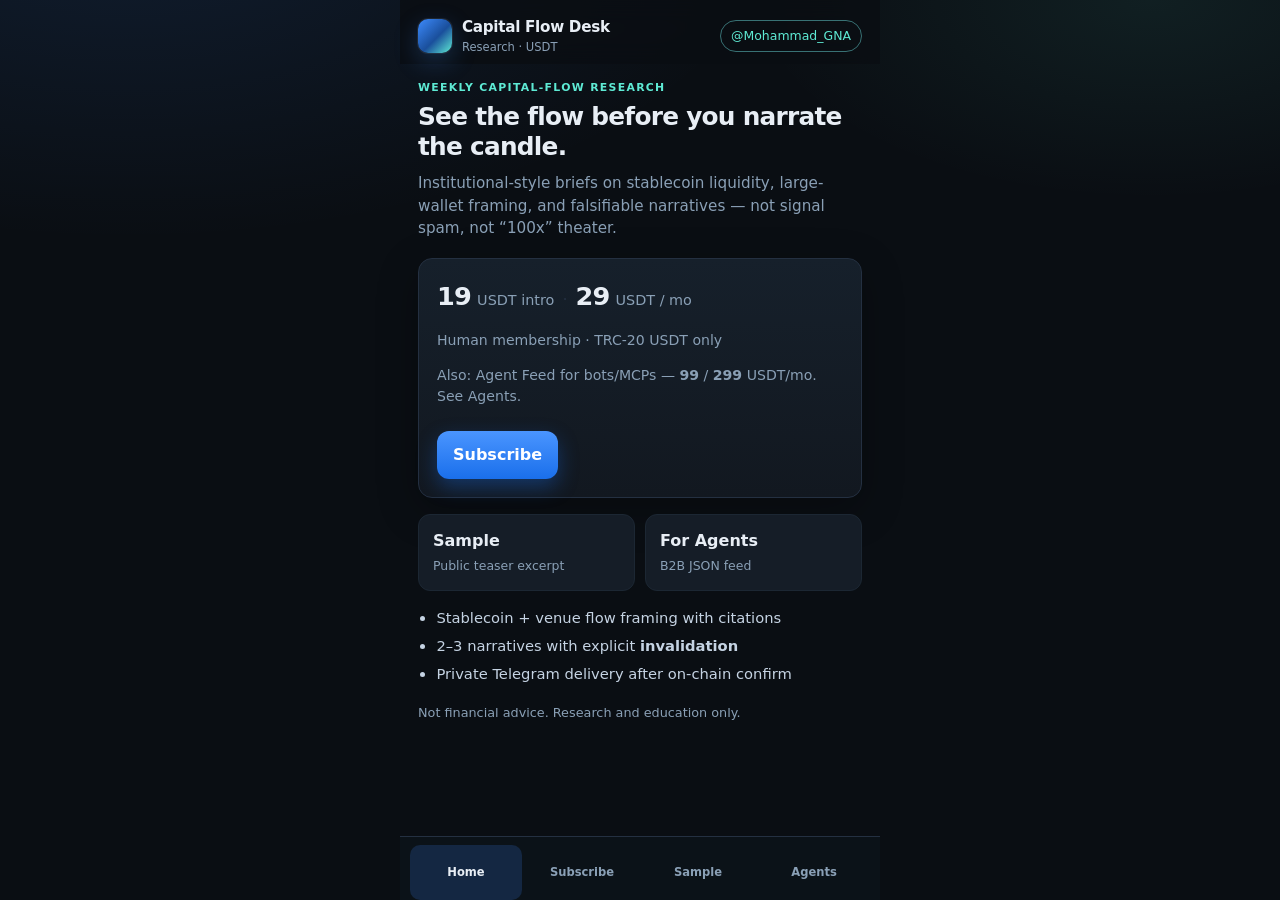
==== index.html @ 069a9ab3 "Ship permanent Mini App + pay + sales pages for Capital Flow Desk. Bot-first deep links (pay_19/29/9" ====
<!DOCTYPE html>
<html lang="en">
<head>
  <meta charset="utf-8"/>
  <meta name="viewport" content="width=device-width, initial-scale=1, viewport-fit=cover"/>
  <meta name="color-scheme" content="dark"/>
  <title>Capital Flow Desk</title>
  <script src="https://telegram.org/js/telegram-web-app.js"></script>
  <link rel="stylesheet" href="css/app.css"/>
</head>
<body>
  <div class="app" id="app">
    <header class="topbar">
      <div class="brand">
        <span class="mark" aria-hidden="true"></span>
        <div>
          <div class="brand-name">Capital Flow Desk</div>
          <div class="brand-tag">Research · USDT</div>
        </div>
      </div>
      <a class="admin-chip" href="https://t.me/Mohammad_GNA" target="_blank" rel="noopener">
        @Mohammad_GNA
      </a>
    </header>

    <main class="content">
      <!-- HOME -->
      <section class="screen active" id="screen-home" data-screen="home">
        <p class="kicker">Weekly capital-flow research</p>
        <h1>See the flow before you narrate the candle.</h1>
        <p class="lead">
          Institutional-style briefs on stablecoin liquidity, large-wallet framing,
          and falsifiable narratives — not signal spam, not “100x” theater.
        </p>

        <div class="hero-card">
          <div class="price-line">
            <span class="price">19</span><span class="unit">USDT intro</span>
            <span class="sep">·</span>
            <span class="price">29</span><span class="unit">USDT / mo</span>
          </div>
          <p class="muted">Human membership · TRC-20 USDT only</p>
          <p class="muted" style="margin-top:0.75rem">Also: Agent Feed for bots/MCPs — <strong>99</strong> / <strong>299</strong> USDT/mo. See Agents.</p>
          <button type="button" class="btn primary" data-nav="subscribe">Subscribe</button>
        </div>

        <div class="grid-2">
          <button type="button" class="tile" data-nav="sample">
            <span class="tile-label">Sample</span>
            <span class="tile-desc">Public teaser excerpt</span>
          </button>
          <button type="button" class="tile" data-nav="agents">
            <span class="tile-label">For Agents</span>
            <span class="tile-desc">B2B JSON feed</span>
          </button>
        </div>

        <ul class="bullets">
          <li>Stablecoin + venue flow framing with citations</li>
          <li>2–3 narratives with explicit <strong>invalidation</strong></li>
          <li>Private Telegram delivery after on-chain confirm</li>
        </ul>

        <p class="nfa">Not financial advice. Research and education only.</p>
      </section>

      <!-- SUBSCRIBE -->
      <section class="screen" id="screen-subscribe" data-screen="subscribe">
        <p class="kicker">Checkout · USDT TRC-20</p>
        <h1>Subscribe</h1>
        <p class="lead">Pick a seat. Pay once. Send TxID. Access after verification.</p>

        <div class="plan-row">
          <button type="button" class="plan selected" data-amount="19" id="plan-19">
            <span class="plan-name">Members Intro</span>
            <span class="plan-price">19 USDT</span>
            <span class="plan-note">Humans · first month</span>
          </button>
          <button type="button" class="plan" data-amount="29" id="plan-29">
            <span class="plan-name">Members</span>
            <span class="plan-price">29 USDT</span>
            <span class="plan-note">Humans · monthly</span>
          </button>
        </div>
        <div class="plan-row" style="margin-top:0.5rem">
          <button type="button" class="plan" data-amount="99" id="plan-99">
            <span class="plan-name">Agent Feed</span>
            <span class="plan-price">99 USDT</span>
            <span class="plan-note">Bots / MCP · starter</span>
          </button>
          <button type="button" class="plan" data-amount="299" id="plan-299">
            <span class="plan-name">Agent Pro</span>
            <span class="plan-price">299 USDT</span>
            <span class="plan-note">Webhook · priority</span>
          </button>
        </div>

        <div class="card">
          <div class="card-label">Wallet · USDT · TRC-20 (Tron)</div>
          <p class="wallet" id="wallet">TNY3pyHMVeJ3Ac5RXWuEigj11wPWnggs2t</p>
          <div class="row-actions">
            <button type="button" class="btn ghost" id="btn-copy">Copy address</button>
            <a class="btn ghost" href="https://tronscan.org/#/address/TNY3pyHMVeJ3Ac5RXWuEigj11wPWnggs2t" target="_blank" rel="noopener">Tronscan</a>
          </div>
          <p class="warn">TRC-20 only. Other networks can lose funds. We never DM a “new wallet.”</p>
        </div>

        <ol class="steps">
          <li>Send <strong id="selected-amount">19</strong> USDT on <strong>TRC-20</strong> to the wallet above (Members: 19 intro / 29 mo · Agents: see Agents tab for 99 / 299).</li>
          <li>Copy the full TxID from Tronscan.</li>
          <li>Tap <strong>Open bot</strong> below (deep-links your plan). Paste the TxID. Backup: DM <a href="https://t.me/Mohammad_GNA" target="_blank" rel="noopener">@Mohammad_GNA</a> with TxID + amount + <em>your</em> @handle.</li>
        </ol>

        <a class="btn primary block" href="https://t.me/CapitalFlowDeskBot?start=pay_19" target="_blank" rel="noopener" id="btn-dm">
          Open bot · send TxID (19 USDT) →
        </a>
        <a class="btn ghost block" href="https://t.me/Mohammad_GNA" target="_blank" rel="noopener">
          Or DM @Mohammad_GNA →
        </a>
        <p class="muted center">NFA · TRC-20 USDT only · Admin @Mohammad_GNA</p>
      </section>

      <!-- SAMPLE -->
      <section class="screen" id="screen-sample" data-screen="sample">
        <p class="kicker">Public teaser</p>
        <h1>How we think</h1>
        <p class="lead">Excerpt from the free note. Full weekly brief is for Members.</p>

        <article class="card prose">
          <h2>Three questions before you trust an “inflow”</h2>
          <ol>
            <li>Did <strong>system-wide</strong> stable float expand, contract, or merely reshuffle?</li>
            <li>Did <strong>spot</strong> conversion into BTC/ETH confirm — or was the move mostly short cover / perp?</li>
            <li>Did <strong>institutional sleeves</strong> agree (e.g. BTC vs ETH ETF flows)?</li>
          </ol>
          <p>Until those three are answered, “inflow” is a headline, not a map.</p>
          <table class="mini-table">
            <thead>
              <tr><th>Observation</th><th>Weak read</th><th>Stronger read</th></tr>
            </thead>
            <tbody>
              <tr>
                <td>One CEX USDT ↑</td>
                <td>“Bullish inflow”</td>
                <td>Check peer venues + aggregate float</td>
              </tr>
              <tr>
                <td>Funding ↑, OI ↑, spot quiet</td>
                <td>“Breakout soon”</td>
                <td>Crowding risk — wait for spot</td>
              </tr>
            </tbody>
          </table>
          <p class="muted">As-of sample framing · Asia/Dubai · Not financial advice.</p>
        </article>

        <button type="button" class="btn primary" data-nav="subscribe">Get the full brief</button>
      </section>

      <!-- AGENTS -->
      <section class="screen" id="screen-agents" data-screen="agents">
        <p class="kicker">B2B · Agent Feed</p>
        <h1>Fuel for other AIs — not another signal bot.</h1>
        <p class="lead">
          Capital Flow Desk Data API: machine-readable weekly JSON briefs for bots,
          MCPs, and trading agents. We sell structured research as <em>input</em>,
          not competing tip spam.
        </p>

        <div class="card">
          <div class="card-label">CFD Agent Feed</div>
          <div class="price-line tight">
            <span class="price">99</span><span class="unit">USDT/mo starter</span>
          </div>
          <div class="price-line tight">
            <span class="price">299</span><span class="unit">USDT/mo pro</span>
          </div>
          <ul class="bullets compact">
            <li>Weekly JSON issue payload (schema-stable)</li>
            <li>Optional webhook push on publish</li>
            <li>Designed for MCP tools &amp; agent pipelines</li>
          </ul>
        </div>

        <p class="muted">
          Spec: <code>PRODUCTS.md</code> · Schema: <code>agent-feed/schema.json</code>
        </p>

        <a class="btn primary block" href="https://t.me/CapitalFlowDeskBot" target="_blank" rel="noopener">
          Open @CapitalFlowDeskBot →
        </a>
        <a class="btn ghost block" href="https://t.me/Mohammad_GNA" target="_blank" rel="noopener">
          Or talk B2B with @Mohammad_GNA →
        </a>
        <p class="nfa">Not financial advice. Data feed is research framing only.</p>
      </section>
    </main>

    <nav class="tabbar" aria-label="Primary">
      <button type="button" class="tab active" data-nav="home">Home</button>
      <button type="button" class="tab" data-nav="subscribe">Subscribe</button>
      <button type="button" class="tab" data-nav="sample">Sample</button>
      <button type="button" class="tab" data-nav="agents">Agents</button>
    </nav>
  </div>
  <script src="js/app.js"></script>
</body>
</html>
---- css/app.css ----
:root {
  color-scheme: dark;
  --bg: #0a0e13;
  --bg-elev: #121820;
  --bg-tile: #151d27;
  --line: #243041;
  --line-soft: #1c2733;
  --text: #e8eef5;
  --muted: #8aa0b6;
  --accent: #3d8bfd;
  --accent-2: #5eead4;
  --warn: #f0c674;
  --radius: 14px;
  --safe-b: env(safe-area-inset-bottom, 0px);
  --tab-h: 64px;
  --font: ui-sans-serif, system-ui, -apple-system, "Segoe UI", Roboto, sans-serif;
  --mono: ui-monospace, SFMono-Regular, Menlo, Consolas, monospace;
}

* { box-sizing: border-box; }
html, body {
  margin: 0;
  min-height: 100%;
  background: var(--bg);
  color: var(--text);
  font-family: var(--font);
  line-height: 1.5;
  -webkit-font-smoothing: antialiased;
}

body {
  background:
    radial-gradient(1200px 600px at 10% -10%, rgba(61, 139, 253, 0.12), transparent 55%),
    radial-gradient(800px 400px at 90% 0%, rgba(94, 234, 212, 0.08), transparent 50%),
    var(--bg);
}

.app {
  max-width: 480px;
  margin: 0 auto;
  min-height: 100dvh;
  padding-bottom: calc(var(--tab-h) + var(--safe-b) + 12px);
  position: relative;
}

.topbar {
  display: flex;
  align-items: center;
  justify-content: space-between;
  gap: 12px;
  padding: 16px 18px 8px;
  position: sticky;
  top: 0;
  z-index: 5;
  backdrop-filter: blur(12px);
  background: color-mix(in srgb, var(--bg) 82%, transparent);
}

.brand { display: flex; align-items: center; gap: 10px; }
.mark {
  width: 34px; height: 34px; border-radius: 10px;
  background:
    linear-gradient(135deg, var(--accent), #1a4f9c 55%, var(--accent-2));
  box-shadow: 0 0 0 1px rgba(255,255,255,0.08), 0 8px 24px rgba(61,139,253,0.25);
}
.brand-name { font-weight: 700; font-size: 0.95rem; letter-spacing: -0.02em; }
.brand-tag { font-size: 0.72rem; color: var(--muted); }

.admin-chip {
  font-size: 0.78rem;
  color: var(--accent-2);
  text-decoration: none;
  border: 1px solid color-mix(in srgb, var(--accent-2) 35%, var(--line));
  padding: 6px 10px;
  border-radius: 999px;
  white-space: nowrap;
}
.admin-chip:active { opacity: 0.85; }

.content { padding: 8px 18px 24px; }

.screen { display: none; animation: fade 0.22s ease; }
.screen.active { display: block; }
@keyframes fade {
  from { opacity: 0; transform: translateY(6px); }
  to { opacity: 1; transform: none; }
}

.kicker {
  text-transform: uppercase;
  letter-spacing: 0.12em;
  font-size: 0.68rem;
  color: var(--accent-2);
  margin: 8px 0 6px;
  font-weight: 600;
}
h1 {
  font-size: 1.55rem;
  line-height: 1.2;
  letter-spacing: -0.03em;
  margin: 0 0 10px;
  font-weight: 700;
}
.lead { color: var(--muted); margin: 0 0 18px; font-size: 0.95rem; }

.hero-card, .card {
  background: linear-gradient(180deg, #16202b, var(--bg-elev));
  border: 1px solid var(--line);
  border-radius: var(--radius);
  padding: 18px;
  margin: 0 0 16px;
  box-shadow: 0 12px 40px rgba(0,0,0,0.28);
}
.card-label {
  font-size: 0.72rem;
  text-transform: uppercase;
  letter-spacing: 0.08em;
  color: var(--muted);
  margin-bottom: 10px;
}

.price-line { display: flex; align-items: baseline; flex-wrap: wrap; gap: 6px; margin-bottom: 6px; }
.price-line.tight { margin-bottom: 4px; }
.price { font-size: 1.6rem; font-weight: 750; letter-spacing: -0.03em; }
.unit { color: var(--muted); font-size: 0.9rem; }
.sep { color: var(--line); margin: 0 2px; }

.muted { color: var(--muted); font-size: 0.88rem; }
.muted.center { text-align: center; margin-top: 10px; }
.warn { color: var(--warn); font-size: 0.86rem; margin: 12px 0 0; }
.nfa { color: var(--muted); font-size: 0.8rem; margin-top: 18px; }
.center { text-align: center; }

.btn {
  display: inline-flex;
  align-items: center;
  justify-content: center;
  gap: 8px;
  border: none;
  cursor: pointer;
  font: inherit;
  font-weight: 650;
  border-radius: 12px;
  padding: 12px 16px;
  text-decoration: none;
  transition: transform 0.12s ease, opacity 0.12s ease, background 0.12s ease;
}
.btn:active { transform: scale(0.98); }
.btn.primary {
  background: linear-gradient(180deg, #4a95ff, #1a6feb);
  color: #fff;
  box-shadow: 0 8px 20px rgba(26, 111, 235, 0.35);
  margin-top: 10px;
}
.btn.ghost {
  background: transparent;
  color: var(--text);
  border: 1px solid var(--line);
  font-weight: 600;
  font-size: 0.86rem;
  padding: 8px 12px;
}
.btn.block { width: 100%; display: flex; }

.grid-2 {
  display: grid;
  grid-template-columns: 1fr 1fr;
  gap: 10px;
  margin-bottom: 16px;
}
.tile {
  text-align: left;
  background: var(--bg-tile);
  border: 1px solid var(--line-soft);
  border-radius: 12px;
  padding: 14px;
  color: inherit;
  font: inherit;
  cursor: pointer;
}
.tile-label { display: block; font-weight: 700; margin-bottom: 4px; }
.tile-desc { display: block; font-size: 0.78rem; color: var(--muted); }

.bullets {
  margin: 0;
  padding-left: 1.15rem;
  color: #c5d3e3;
  font-size: 0.92rem;
}
.bullets.compact { margin-top: 12px; font-size: 0.88rem; }
.bullets li { margin: 6px 0; }

.plan-row {
  display: grid;
  grid-template-columns: 1fr 1fr;
  gap: 10px;
  margin-bottom: 14px;
}
.plan {
  background: var(--bg-tile);
  border: 1px solid var(--line);
  border-radius: 12px;
  padding: 14px 12px;
  color: inherit;
  font: inherit;
  cursor: pointer;
  text-align: left;
}
.plan.selected {
  border-color: color-mix(in srgb, var(--accent) 70%, var(--line));
  box-shadow: 0 0 0 1px color-mix(in srgb, var(--accent) 40%, transparent),
              inset 0 0 24px rgba(61,139,253,0.08);
}
.plan-name { display: block; font-size: 0.75rem; color: var(--muted); text-transform: uppercase; letter-spacing: 0.06em; }
.plan-price { display: block; font-size: 1.15rem; font-weight: 750; margin: 4px 0; }
.plan-note { display: block; font-size: 0.78rem; color: var(--muted); }

.wallet {
  font-family: var(--mono);
  font-size: 0.82rem;
  word-break: break-all;
  background: #0a0e13;
  border: 1px solid var(--line);
  border-radius: 10px;
  padding: 12px;
  margin: 0;
}
.row-actions { display: flex; gap: 8px; margin-top: 10px; flex-wrap: wrap; }

.steps {
  margin: 0 0 16px;
  padding-left: 1.2rem;
  color: #c5d3e3;
  font-size: 0.92rem;
}
.steps li { margin: 8px 0; }
.steps a { color: var(--accent-2); }

.prose h2 { font-size: 1.05rem; margin: 0 0 10px; }
.prose ol { padding-left: 1.2rem; margin: 0 0 12px; }
.prose p { margin: 0 0 12px; color: #c5d3e3; font-size: 0.92rem; }

.mini-table {
  width: 100%;
  border-collapse: collapse;
  font-size: 0.75rem;
  margin: 12px 0;
}
.mini-table th, .mini-table td {
  border: 1px solid var(--line);
  padding: 8px;
  text-align: left;
  vertical-align: top;
}
.mini-table th { background: #0f151c; color: var(--muted); font-weight: 600; }

.tabbar {
  position: fixed;
  left: 50%;
  transform: translateX(-50%);
  bottom: 0;
  width: min(480px, 100%);
  height: calc(var(--tab-h) + var(--safe-b));
  padding: 8px 10px var(--safe-b);
  display: grid;
  grid-template-columns: repeat(4, 1fr);
  gap: 4px;
  background: color-mix(in srgb, #0d131a 92%, transparent);
  border-top: 1px solid var(--line);
  backdrop-filter: blur(14px);
  z-index: 10;
}
.tab {
  border: none;
  background: transparent;
  color: var(--muted);
  font: inherit;
  font-size: 0.72rem;
  font-weight: 650;
  border-radius: 10px;
  cursor: pointer;
  padding: 8px 4px;
}
.tab.active {
  color: var(--text);
  background: color-mix(in srgb, var(--accent) 18%, transparent);
}

code {
  font-family: var(--mono);
  font-size: 0.82em;
  background: #0a0e13;
  padding: 2px 6px;
  border-radius: 6px;
  border: 1px solid var(--line-soft);
}

a { color: var(--accent); }
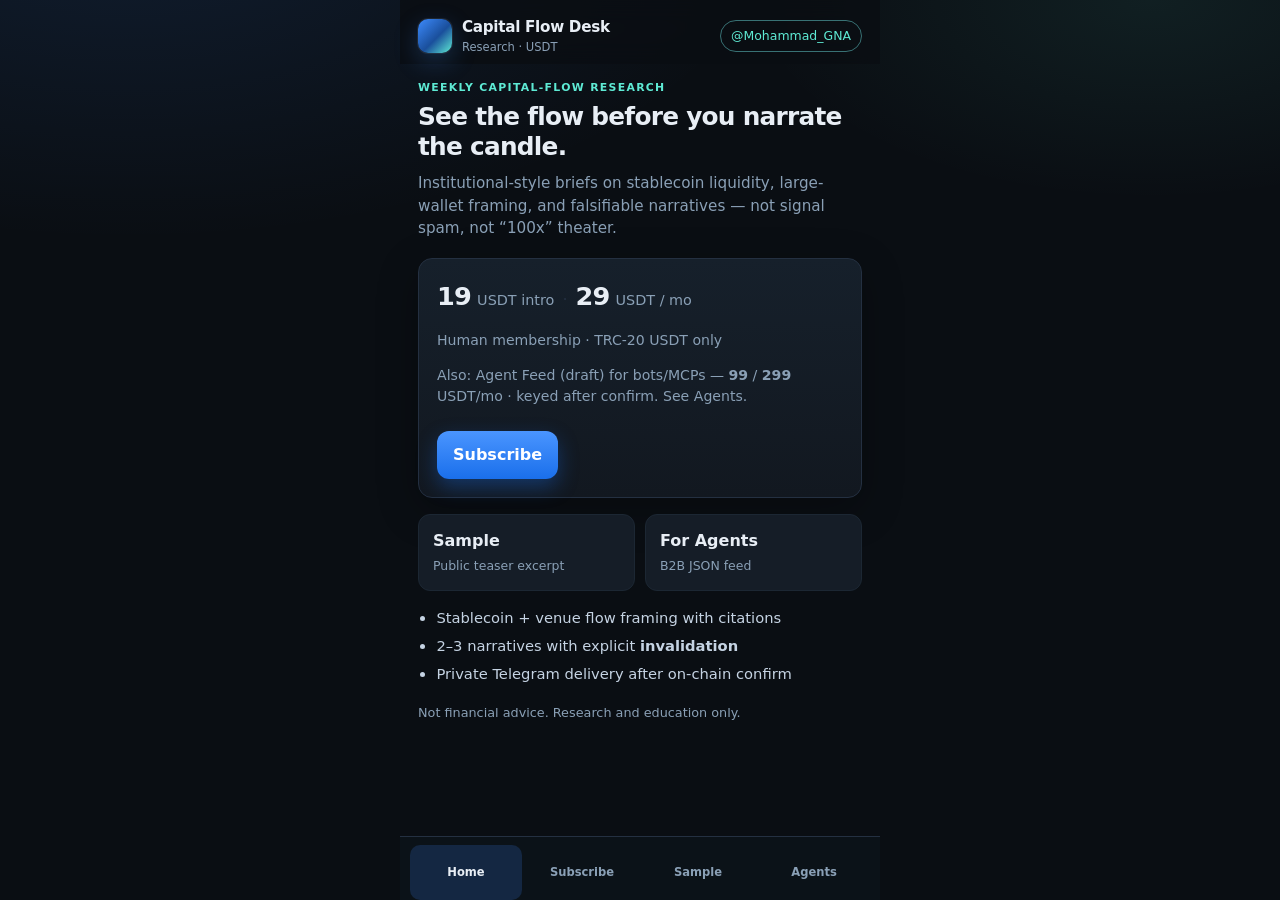
==== commit ba2acfa6: "Soft-label Agent Feed as draft / keyed-after-confirm Honest buyer copy: 99/299 is draft onboarding a" ====
--- a/index.html
+++ b/index.html
@@ -40,7 +40,7 @@
             <span class="price">29</span><span class="unit">USDT / mo</span>
           </div>
           <p class="muted">Human membership · TRC-20 USDT only</p>
-          <p class="muted" style="margin-top:0.75rem">Also: Agent Feed for bots/MCPs — <strong>99</strong> / <strong>299</strong> USDT/mo. See Agents.</p>
+          <p class="muted" style="margin-top:0.75rem">Also: Agent Feed (draft) for bots/MCPs — <strong>99</strong> / <strong>299</strong> USDT/mo · keyed after confirm. See Agents.</p>
           <button type="button" class="btn primary" data-nav="subscribe">Subscribe</button>
         </div>
 
@@ -159,7 +159,7 @@
 
       <!-- AGENTS -->
       <section class="screen" id="screen-agents" data-screen="agents">
-        <p class="kicker">B2B · Agent Feed</p>
+        <p class="kicker">B2B · Agent Feed · draft</p>
         <h1>Fuel for other AIs — not another signal bot.</h1>
         <p class="lead">
           Capital Flow Desk Data API: machine-readable weekly JSON briefs for bots,
@@ -170,10 +170,10 @@
         <div class="card">
           <div class="card-label">CFD Agent Feed</div>
           <div class="price-line tight">
-            <span class="price">99</span><span class="unit">USDT/mo starter</span>
+            <span class="price">99</span><span class="unit">USDT/mo starter (draft · keyed after confirm)</span>
           </div>
           <div class="price-line tight">
-            <span class="price">299</span><span class="unit">USDT/mo pro</span>
+            <span class="price">299</span><span class="unit">USDT/mo pro (draft)</span>
           </div>
           <ul class="bullets compact">
             <li>Weekly JSON issue payload (schema-stable)</li>
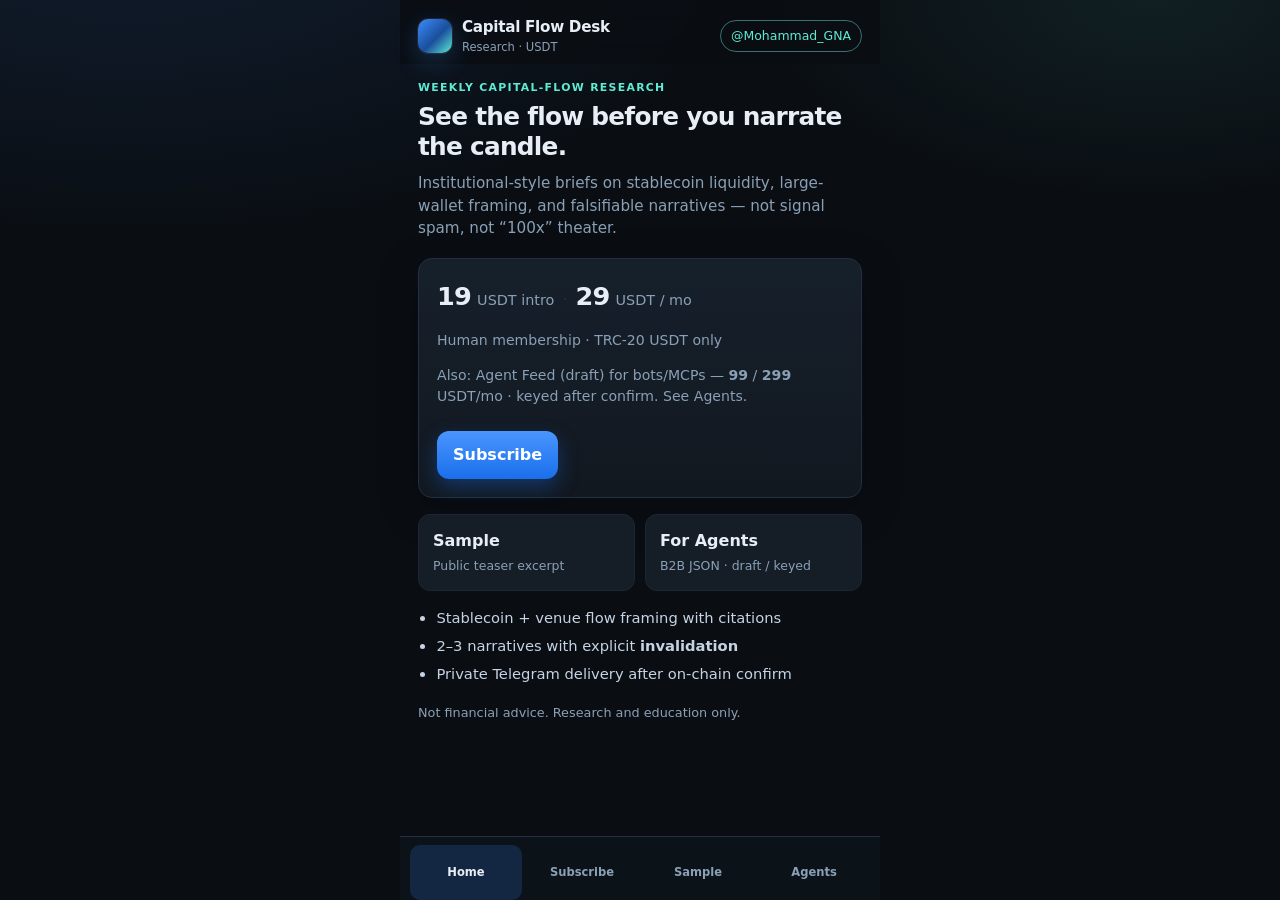
==== commit 0cc9fcb9: "soft-label: Agent Feed draft/keyed copy on index agents card" ====
--- a/index.html
+++ b/index.html
@@ -51,7 +51,7 @@
           </button>
           <button type="button" class="tile" data-nav="agents">
             <span class="tile-label">For Agents</span>
-            <span class="tile-desc">B2B JSON feed</span>
+            <span class="tile-desc">B2B JSON · draft / keyed</span>
           </button>
         </div>
 
@@ -168,16 +168,17 @@
         </p>
 
         <div class="card">
-          <div class="card-label">CFD Agent Feed</div>
+          <div class="card-label">CFD Agent Feed (draft)</div>
           <div class="price-line tight">
             <span class="price">99</span><span class="unit">USDT/mo starter (draft · keyed after confirm)</span>
           </div>
           <div class="price-line tight">
             <span class="price">299</span><span class="unit">USDT/mo pro (draft)</span>
           </div>
+          <p class="muted">draft · access keyed by admin after confirm (not an instant live feed).</p>
           <ul class="bullets compact">
-            <li>Weekly JSON issue payload (schema-stable)</li>
-            <li>Optional webhook push on publish</li>
+            <li>Weekly JSON issue payload (schema-stable) when keyed</li>
+            <li>Optional webhook push on publish (Pro · when keyed)</li>
             <li>Designed for MCP tools &amp; agent pipelines</li>
           </ul>
         </div>
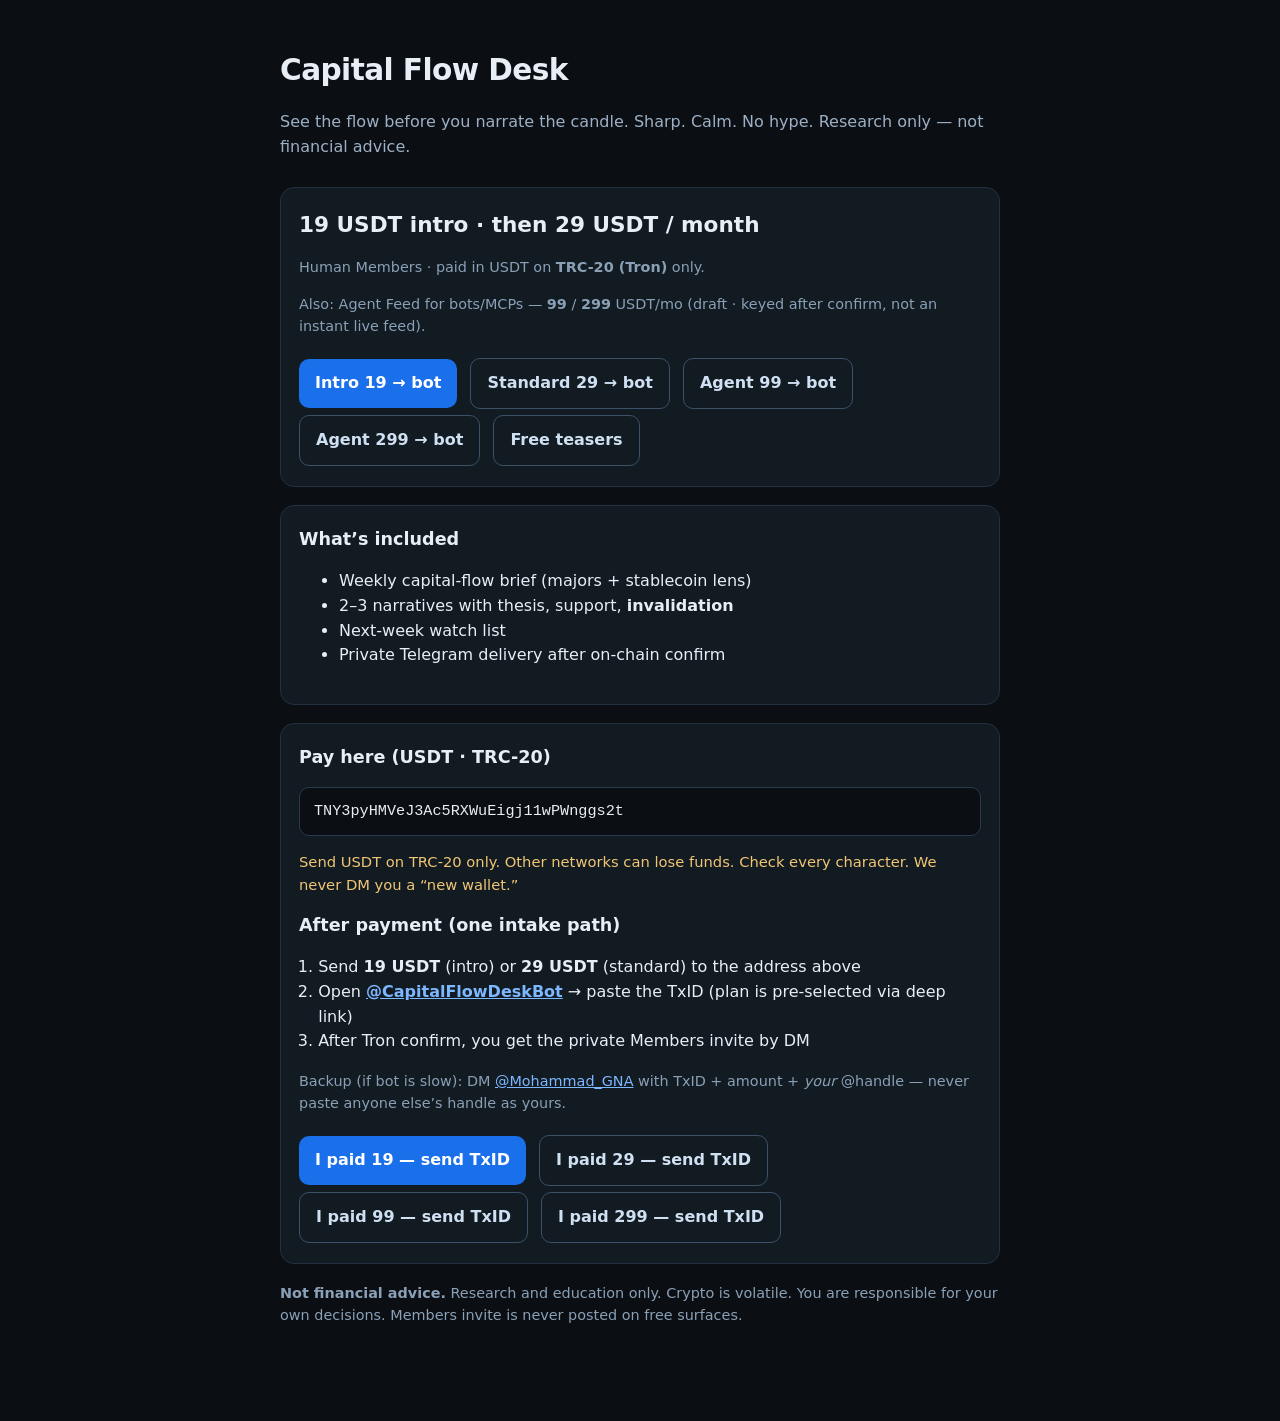
==== commit bef29a01: "pulse 02:30: soft-label Agent Feed draft·keyed on index.html" ====
--- a/index.html
+++ b/index.html
@@ -1,209 +1,77 @@
 <!DOCTYPE html>
 <html lang="en">
 <head>
-  <meta charset="utf-8"/>
-  <meta name="viewport" content="width=device-width, initial-scale=1, viewport-fit=cover"/>
-  <meta name="color-scheme" content="dark"/>
-  <title>Capital Flow Desk</title>
-  <script src="https://telegram.org/js/telegram-web-app.js"></script>
-  <link rel="stylesheet" href="css/app.css"/>
+<meta charset="utf-8"/>
+<meta name="viewport" content="width=device-width, initial-scale=1"/>
+<title>Capital Flow Desk — Weekly Crypto Research (USDT)</title>
+<meta name="description" content="Institutional-style weekly capital-flow research. 19 USDT intro · 29 USDT/mo. Pay USDT TRC-20, send TxID to @CapitalFlowDeskBot. NFA."/>
+<style>
+  :root { color-scheme: dark; }
+  body { font-family: ui-sans-serif, system-ui, -apple-system, Segoe UI, Roboto, sans-serif; margin: 0; background: #0b0f14; color: #e8eef5; line-height: 1.55; }
+  main { max-width: 720px; margin: 0 auto; padding: 48px 20px 80px; }
+  h1 { font-size: 1.85rem; margin: 0 0 8px; letter-spacing: -0.02em; }
+  h2 { font-size: 1.1rem; margin: 0 0 10px; }
+  .sub { color: #9db0c5; margin-bottom: 28px; }
+  .card { background: #121a22; border: 1px solid #243041; border-radius: 14px; padding: 20px 18px; margin: 18px 0; }
+  .price { font-size: 1.35rem; font-weight: 700; }
+  .wallet { font-family: ui-monospace, SFMono-Regular, Menlo, monospace; word-break: break-all; background: #0b0f14; border: 1px solid #2a3a4d; padding: 12px 14px; border-radius: 10px; font-size: 0.95rem; }
+  .warn { color: #f0c674; font-size: 0.92rem; }
+  .muted { color: #8aa0b6; font-size: 0.9rem; }
+  ol { padding-left: 1.2rem; }
+  a { color: #7db7ff; }
+  .btn { display:inline-block; margin: 6px 8px 0 0; padding:12px 16px; background:#1a6feb; color:#fff; text-decoration:none; border-radius:10px; font-weight:600; }
+  .btn.ghost { background: transparent; border: 1px solid #3a5168; color: #cfe0f2; }
+  .row { margin-top: 12px; }
+</style>
 </head>
 <body>
-  <div class="app" id="app">
-    <header class="topbar">
-      <div class="brand">
-        <span class="mark" aria-hidden="true"></span>
-        <div>
-          <div class="brand-name">Capital Flow Desk</div>
-          <div class="brand-tag">Research · USDT</div>
-        </div>
-      </div>
-      <a class="admin-chip" href="https://t.me/Mohammad_GNA" target="_blank" rel="noopener">
-        @Mohammad_GNA
-      </a>
-    </header>
+<main>
+  <h1>Capital Flow Desk</h1>
+  <p class="sub">See the flow before you narrate the candle. Sharp. Calm. No hype. Research only — not financial advice.</p>
 
-    <main class="content">
-      <!-- HOME -->
-      <section class="screen active" id="screen-home" data-screen="home">
-        <p class="kicker">Weekly capital-flow research</p>
-        <h1>See the flow before you narrate the candle.</h1>
-        <p class="lead">
-          Institutional-style briefs on stablecoin liquidity, large-wallet framing,
-          and falsifiable narratives — not signal spam, not “100x” theater.
-        </p>
+  <div class="card">
+    <div class="price">19 USDT intro · then 29 USDT / month</div>
+    <p class="muted">Human Members · paid in USDT on <strong>TRC-20 (Tron)</strong> only.</p>
+    <p class="muted">Also: Agent Feed for bots/MCPs — <strong>99</strong> / <strong>299</strong> USDT/mo (draft · keyed after confirm, not an instant live feed).</p>
+    <div class="row">
+      <a class="btn" href="https://t.me/CapitalFlowDeskBot?start=pay_19">Intro 19 → bot</a>
+      <a class="btn ghost" href="https://t.me/CapitalFlowDeskBot?start=pay_29">Standard 29 → bot</a>
+      <a class="btn ghost" href="https://t.me/CapitalFlowDeskBot?start=pay_99">Agent 99 → bot</a>
+      <a class="btn ghost" href="https://t.me/CapitalFlowDeskBot?start=pay_299">Agent 299 → bot</a>
+      <a class="btn ghost" href="https://t.me/CapitalFlowDeskHQ">Free teasers</a>
+    </div>
+  </div>
 
-        <div class="hero-card">
-          <div class="price-line">
-            <span class="price">19</span><span class="unit">USDT intro</span>
-            <span class="sep">·</span>
-            <span class="price">29</span><span class="unit">USDT / mo</span>
-          </div>
-          <p class="muted">Human membership · TRC-20 USDT only</p>
-          <p class="muted" style="margin-top:0.75rem">Also: Agent Feed (draft) for bots/MCPs — <strong>99</strong> / <strong>299</strong> USDT/mo · keyed after confirm. See Agents.</p>
-          <button type="button" class="btn primary" data-nav="subscribe">Subscribe</button>
-        </div>
+  <div class="card">
+    <h2>What’s included</h2>
+    <ul>
+      <li>Weekly capital-flow brief (majors + stablecoin lens)</li>
+      <li>2–3 narratives with thesis, support, <strong>invalidation</strong></li>
+      <li>Next-week watch list</li>
+      <li>Private Telegram delivery after on-chain confirm</li>
+    </ul>
+  </div>
 
-        <div class="grid-2">
-          <button type="button" class="tile" data-nav="sample">
-            <span class="tile-label">Sample</span>
-            <span class="tile-desc">Public teaser excerpt</span>
-          </button>
-          <button type="button" class="tile" data-nav="agents">
-            <span class="tile-label">For Agents</span>
-            <span class="tile-desc">B2B JSON · draft / keyed</span>
-          </button>
-        </div>
+  <div class="card">
+    <h2>Pay here (USDT · TRC-20)</h2>
+    <p class="wallet" id="wallet">TNY3pyHMVeJ3Ac5RXWuEigj11wPWnggs2t</p>
+    <p class="warn">Send USDT on TRC-20 only. Other networks can lose funds. Check every character. We never DM you a “new wallet.”</p>
+    <h2>After payment (one intake path)</h2>
+    <ol>
+      <li>Send <strong>19 USDT</strong> (intro) or <strong>29 USDT</strong> (standard) to the address above</li>
+      <li>Open <a href="https://t.me/CapitalFlowDeskBot?start=pay_19"><strong>@CapitalFlowDeskBot</strong></a> → paste the TxID (plan is pre-selected via deep link)</li>
+      <li>After Tron confirm, you get the private Members invite by DM</li>
+    </ol>
+    <p class="muted">Backup (if bot is slow): DM <a href="https://t.me/Mohammad_GNA">@Mohammad_GNA</a> with TxID + amount + <em>your</em> @handle — never paste anyone else’s handle as yours.</p>
+    <div class="row">
+      <a class="btn" href="https://t.me/CapitalFlowDeskBot?start=pay_19">I paid 19 — send TxID</a>
+      <a class="btn ghost" href="https://t.me/CapitalFlowDeskBot?start=pay_29">I paid 29 — send TxID</a>
+      <a class="btn ghost" href="https://t.me/CapitalFlowDeskBot?start=pay_99">I paid 99 — send TxID</a>
+      <a class="btn ghost" href="https://t.me/CapitalFlowDeskBot?start=pay_299">I paid 299 — send TxID</a>
+    </div>
+  </div>
 
-        <ul class="bullets">
-          <li>Stablecoin + venue flow framing with citations</li>
-          <li>2–3 narratives with explicit <strong>invalidation</strong></li>
-          <li>Private Telegram delivery after on-chain confirm</li>
-        </ul>
-
-        <p class="nfa">Not financial advice. Research and education only.</p>
-      </section>
-
-      <!-- SUBSCRIBE -->
-      <section class="screen" id="screen-subscribe" data-screen="subscribe">
-        <p class="kicker">Checkout · USDT TRC-20</p>
-        <h1>Subscribe</h1>
-        <p class="lead">Pick a seat. Pay once. Send TxID. Access after verification.</p>
-
-        <div class="plan-row">
-          <button type="button" class="plan selected" data-amount="19" id="plan-19">
-            <span class="plan-name">Members Intro</span>
-            <span class="plan-price">19 USDT</span>
-            <span class="plan-note">Humans · first month</span>
-          </button>
-          <button type="button" class="plan" data-amount="29" id="plan-29">
-            <span class="plan-name">Members</span>
-            <span class="plan-price">29 USDT</span>
-            <span class="plan-note">Humans · monthly</span>
-          </button>
-        </div>
-        <div class="plan-row" style="margin-top:0.5rem">
-          <button type="button" class="plan" data-amount="99" id="plan-99">
-            <span class="plan-name">Agent Feed</span>
-            <span class="plan-price">99 USDT</span>
-            <span class="plan-note">Bots / MCP · starter</span>
-          </button>
-          <button type="button" class="plan" data-amount="299" id="plan-299">
-            <span class="plan-name">Agent Pro</span>
-            <span class="plan-price">299 USDT</span>
-            <span class="plan-note">Webhook · priority</span>
-          </button>
-        </div>
-
-        <div class="card">
-          <div class="card-label">Wallet · USDT · TRC-20 (Tron)</div>
-          <p class="wallet" id="wallet">TNY3pyHMVeJ3Ac5RXWuEigj11wPWnggs2t</p>
-          <div class="row-actions">
-            <button type="button" class="btn ghost" id="btn-copy">Copy address</button>
-            <a class="btn ghost" href="https://tronscan.org/#/address/TNY3pyHMVeJ3Ac5RXWuEigj11wPWnggs2t" target="_blank" rel="noopener">Tronscan</a>
-          </div>
-          <p class="warn">TRC-20 only. Other networks can lose funds. We never DM a “new wallet.”</p>
-        </div>
-
-        <ol class="steps">
-          <li>Send <strong id="selected-amount">19</strong> USDT on <strong>TRC-20</strong> to the wallet above (Members: 19 intro / 29 mo · Agents: see Agents tab for 99 / 299).</li>
-          <li>Copy the full TxID from Tronscan.</li>
-          <li>Tap <strong>Open bot</strong> below (deep-links your plan). Paste the TxID. Backup: DM <a href="https://t.me/Mohammad_GNA" target="_blank" rel="noopener">@Mohammad_GNA</a> with TxID + amount + <em>your</em> @handle.</li>
-        </ol>
-
-        <a class="btn primary block" href="https://t.me/CapitalFlowDeskBot?start=pay_19" target="_blank" rel="noopener" id="btn-dm">
-          Open bot · send TxID (19 USDT) →
-        </a>
-        <a class="btn ghost block" href="https://t.me/Mohammad_GNA" target="_blank" rel="noopener">
-          Or DM @Mohammad_GNA →
-        </a>
-        <p class="muted center">NFA · TRC-20 USDT only · Admin @Mohammad_GNA</p>
-      </section>
-
-      <!-- SAMPLE -->
-      <section class="screen" id="screen-sample" data-screen="sample">
-        <p class="kicker">Public teaser</p>
-        <h1>How we think</h1>
-        <p class="lead">Excerpt from the free note. Full weekly brief is for Members.</p>
-
-        <article class="card prose">
-          <h2>Three questions before you trust an “inflow”</h2>
-          <ol>
-            <li>Did <strong>system-wide</strong> stable float expand, contract, or merely reshuffle?</li>
-            <li>Did <strong>spot</strong> conversion into BTC/ETH confirm — or was the move mostly short cover / perp?</li>
-            <li>Did <strong>institutional sleeves</strong> agree (e.g. BTC vs ETH ETF flows)?</li>
-          </ol>
-          <p>Until those three are answered, “inflow” is a headline, not a map.</p>
-          <table class="mini-table">
-            <thead>
-              <tr><th>Observation</th><th>Weak read</th><th>Stronger read</th></tr>
-            </thead>
-            <tbody>
-              <tr>
-                <td>One CEX USDT ↑</td>
-                <td>“Bullish inflow”</td>
-                <td>Check peer venues + aggregate float</td>
-              </tr>
-              <tr>
-                <td>Funding ↑, OI ↑, spot quiet</td>
-                <td>“Breakout soon”</td>
-                <td>Crowding risk — wait for spot</td>
-              </tr>
-            </tbody>
-          </table>
-          <p class="muted">As-of sample framing · Asia/Dubai · Not financial advice.</p>
-        </article>
-
-        <button type="button" class="btn primary" data-nav="subscribe">Get the full brief</button>
-      </section>
-
-      <!-- AGENTS -->
-      <section class="screen" id="screen-agents" data-screen="agents">
-        <p class="kicker">B2B · Agent Feed · draft</p>
-        <h1>Fuel for other AIs — not another signal bot.</h1>
-        <p class="lead">
-          Capital Flow Desk Data API: machine-readable weekly JSON briefs for bots,
-          MCPs, and trading agents. We sell structured research as <em>input</em>,
-          not competing tip spam.
-        </p>
-
-        <div class="card">
-          <div class="card-label">CFD Agent Feed (draft)</div>
-          <div class="price-line tight">
-            <span class="price">99</span><span class="unit">USDT/mo starter (draft · keyed after confirm)</span>
-          </div>
-          <div class="price-line tight">
-            <span class="price">299</span><span class="unit">USDT/mo pro (draft)</span>
-          </div>
-          <p class="muted">draft · access keyed by admin after confirm (not an instant live feed).</p>
-          <ul class="bullets compact">
-            <li>Weekly JSON issue payload (schema-stable) when keyed</li>
-            <li>Optional webhook push on publish (Pro · when keyed)</li>
-            <li>Designed for MCP tools &amp; agent pipelines</li>
-          </ul>
-        </div>
-
-        <p class="muted">
-          Spec: <code>PRODUCTS.md</code> · Schema: <code>agent-feed/schema.json</code>
-        </p>
-
-        <a class="btn primary block" href="https://t.me/CapitalFlowDeskBot" target="_blank" rel="noopener">
-          Open @CapitalFlowDeskBot →
-        </a>
-        <a class="btn ghost block" href="https://t.me/Mohammad_GNA" target="_blank" rel="noopener">
-          Or talk B2B with @Mohammad_GNA →
-        </a>
-        <p class="nfa">Not financial advice. Data feed is research framing only.</p>
-      </section>
-    </main>
-
-    <nav class="tabbar" aria-label="Primary">
-      <button type="button" class="tab active" data-nav="home">Home</button>
-      <button type="button" class="tab" data-nav="subscribe">Subscribe</button>
-      <button type="button" class="tab" data-nav="sample">Sample</button>
-      <button type="button" class="tab" data-nav="agents">Agents</button>
-    </nav>
-  </div>
-  <script src="js/app.js"></script>
+  <p class="muted"><strong>Not financial advice.</strong> Research and education only. Crypto is volatile. You are responsible for your own decisions. Members invite is never posted on free surfaces.</p>
+</main>
 </body>
 </html>
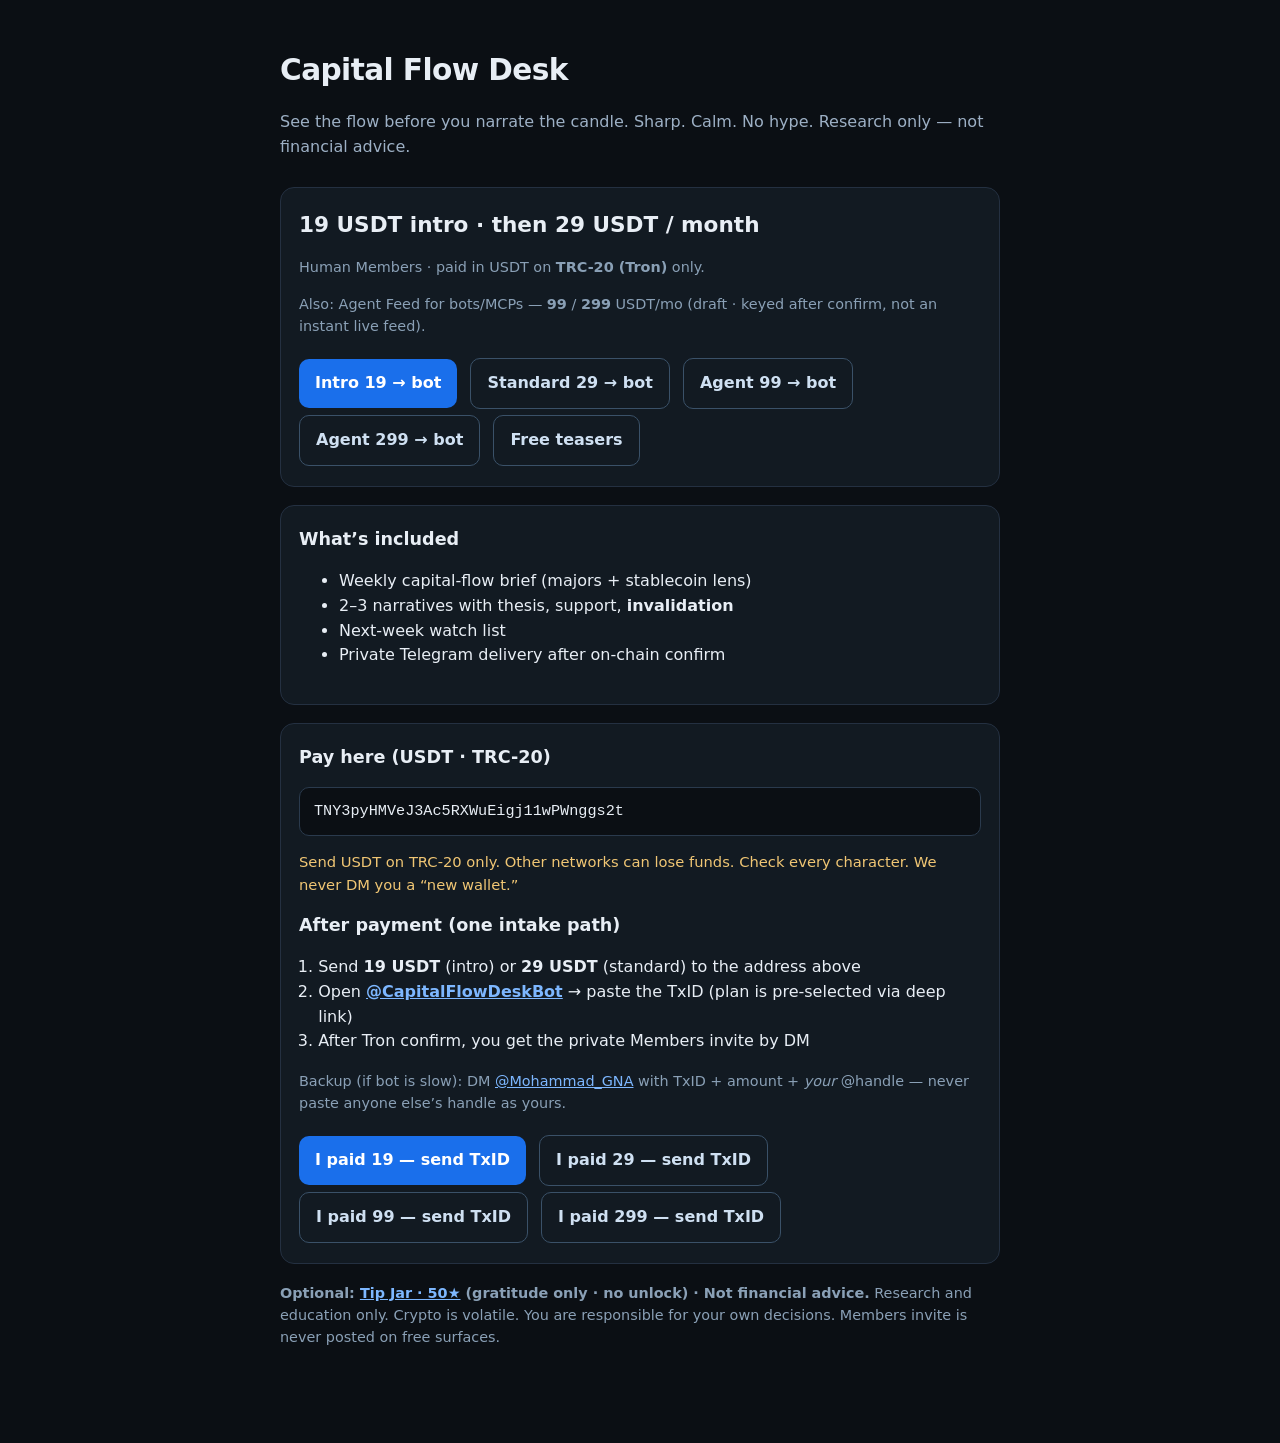
==== commit b1341bd7: "Soft Tip Jar deep link on Mini App index" ====
--- a/index.html
+++ b/index.html
@@ -71,7 +71,7 @@
     </div>
   </div>
 
-  <p class="muted"><strong>Not financial advice.</strong> Research and education only. Crypto is volatile. You are responsible for your own decisions. Members invite is never posted on free surfaces.</p>
+  <p class="muted"><strong>Optional: <a href="https://t.me/CapitalFlowDeskBot?start=tip">Tip Jar · 50★</a> (gratitude only · no unlock) · Not financial advice.</strong> Research and education only. Crypto is volatile. You are responsible for your own decisions. Members invite is never posted on free surfaces.</p>
 </main>
 </body>
 </html>
